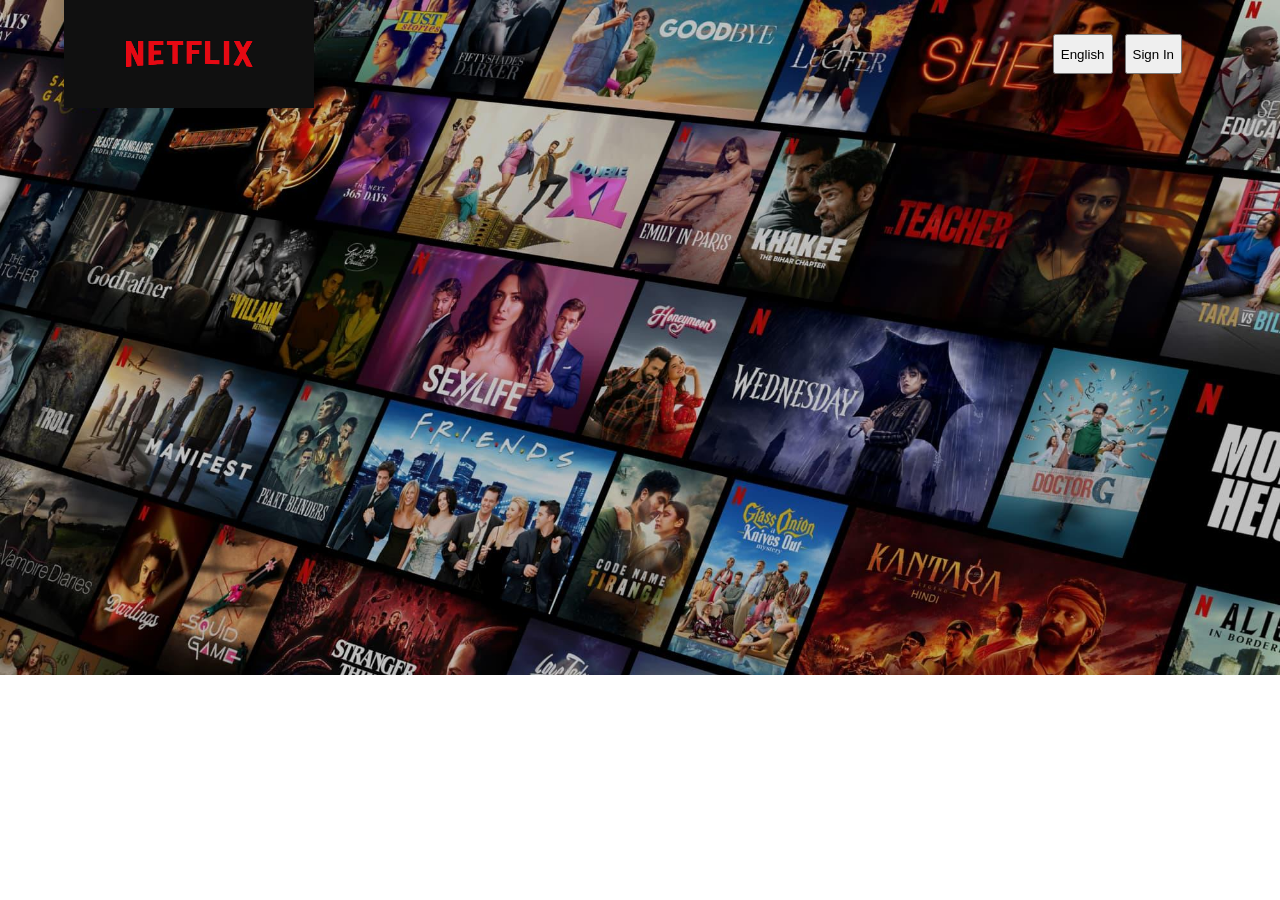
==== NETFLIX CLONE/index.html @ 2453f3f7 "update navbar" ====
<!doctype html>
<html lang="en">
  <head>
    <meta charset="UTF-8" />
    <meta name="viewport" content="width=device-width, initial-scale=1.0" />
    <title>Netfix Clone</title>
    <link rel="stylesheet" href="style.css" />
  </head>
  <body>
    <div class="herosec">
      <div class="navbar">
        <img class="logo" src="logo.jpg" alt="Netflix" />
        <div class="login">
          <button class="lang">English</button>
          <button class="signin">Sign In</button>
        </div>
      </div>
    </div>
  </body>
</html>
---- NETFLIX CLONE/style.css ----
* {
  margin: 0;
  padding: 0;
  box-sizing: border-box;
}
.herosec {
  height: 75vh;
  width: 100%;
  position: relative;
  background-image: url("background_image.jpeg");
  background-size: cover;
  display: flex;
  justify-content: center;
}
.navbar {
  height: 12vh;
  width: 90%;

  display: flex;
  justify-content: space-between;
}
.logo {
  width: 250px;
  height: auto;
}
.login {
  display: flex;
  gap: 8px;
  margin: 32px;
}
.lang {
  margin: 2px;
  padding: 6px;
}
.signin {
  margin: 2px;
  padding: 6px;
}
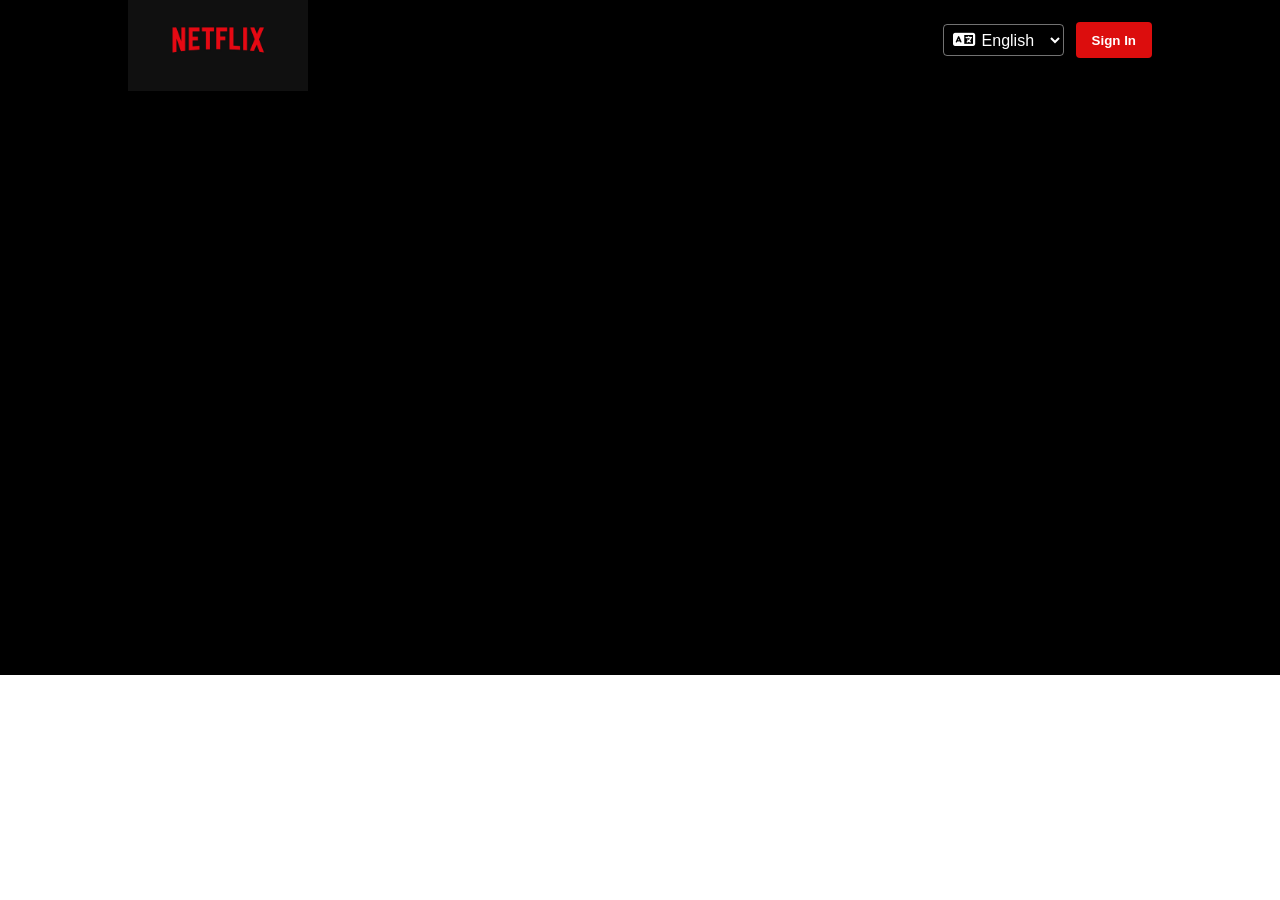
==== commit 0e8d97fb: "updated netflic clone" ====
--- a/NETFLIX CLONE/index.html
+++ b/NETFLIX CLONE/index.html
@@ -5,13 +5,24 @@
     <meta name="viewport" content="width=device-width, initial-scale=1.0" />
     <title>Netfix Clone</title>
     <link rel="stylesheet" href="style.css" />
+    <link
+      rel="stylesheet"
+      href="https://cdnjs.cloudflare.com/ajax/libs/font-awesome/6.7.2/css/all.min.css"
+    />
   </head>
   <body>
     <div class="herosec">
       <div class="navbar">
         <img class="logo" src="logo.jpg" alt="Netflix" />
         <div class="login">
-          <button class="lang">English</button>
+          <div class="language">
+            <i class="fa-solid fa-language"></i>
+            <select class="lang">
+              <option value="en">English</option>
+              <option value="hi">Hindi</option>
+            </select>
+          </div>
+
           <button class="signin">Sign In</button>
         </div>
       </div>
--- a/NETFLIX CLONE/style.css
+++ b/NETFLIX CLONE/style.css
@@ -7,32 +7,64 @@
   height: 75vh;
   width: 100%;
   position: relative;
-  background-image: url("background_image.jpeg");
+  /*background-image: url("background_image.jpeg");*/
+  background-color: black;
   background-size: cover;
   display: flex;
   justify-content: center;
 }
 .navbar {
-  height: 12vh;
-  width: 90%;
+  height: 80px;
+  width: 80%;
 
   display: flex;
   justify-content: space-between;
+  align-items: center;
 }
 .logo {
-  width: 250px;
+  width: 180px;
   height: auto;
 }
 .login {
   display: flex;
-  gap: 8px;
-  margin: 32px;
+  gap: 12px;
+  align-items: center;
 }
+.language {
+  position: relative;
+  display: flex;
+  align-items: center;
+  display: flex;
+}
+
+.language i {
+  position: absolute;
+  left: 10px;
+  color: white;
+  font-size: 18px;
+}
+
 .lang {
-  margin: 2px;
-  padding: 6px;
+  font-size: 16px;
+  height: 32px;
+  padding: 6px 12px 6px 34px;
+  color: white;
+  font-weight: 400;
+  background-color: transparent;
+  border: 1px solid rgba(255, 255, 255, 0.447);
+  border-radius: 4px;
+}
+
+.lang option {
+  color: black;
+  background-color: white;
 }
 .signin {
-  margin: 2px;
-  padding: 6px;
+  border: none;
+  border-radius: 4px;
+  background-color: rgb(220 13 13);
+  color: white;
+  font-weight: 700;
+  height: 36px;
+  padding: 9px 16px;
 }
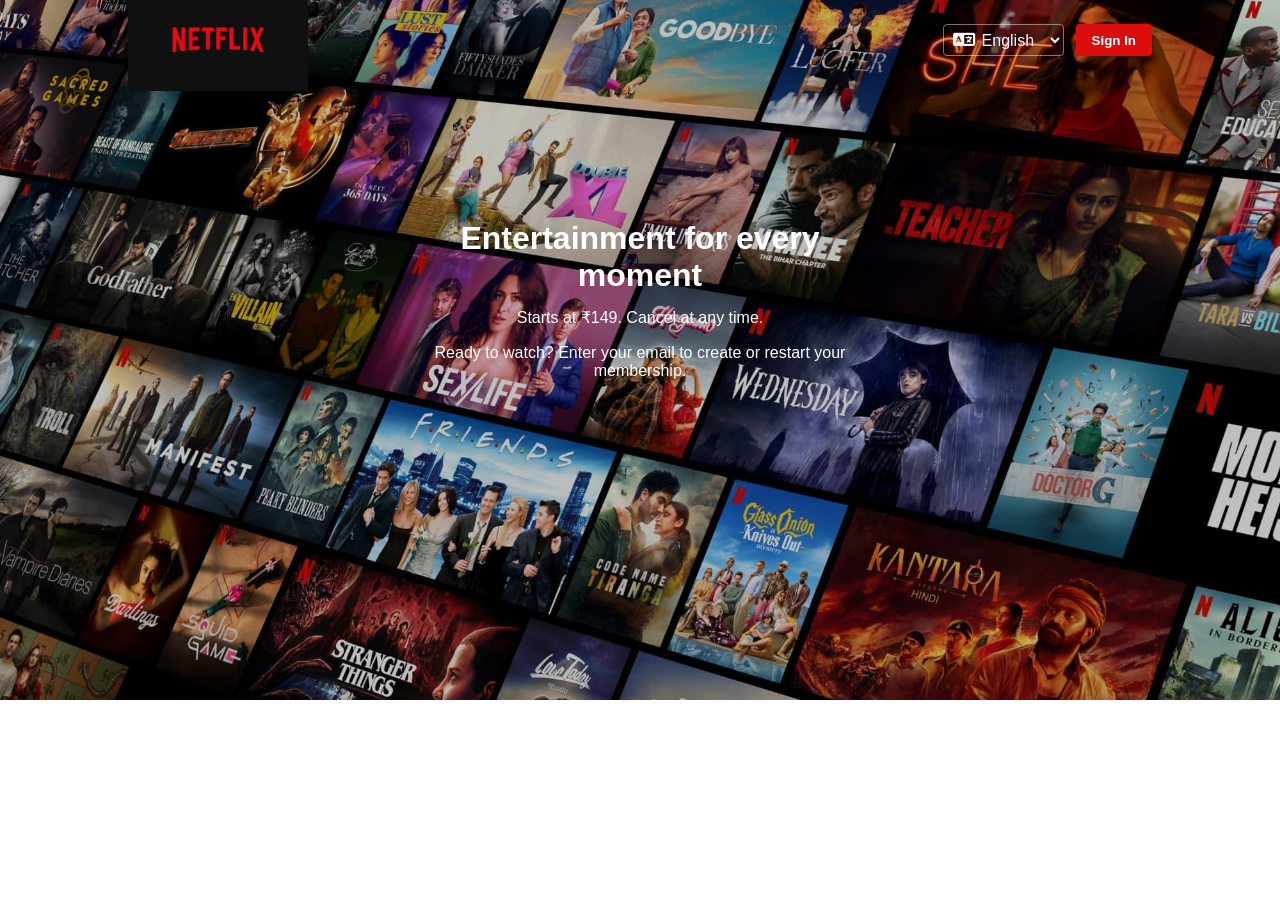
==== commit e9db9919: "added content" ====
--- a/NETFLIX CLONE/index.html
+++ b/NETFLIX CLONE/index.html
@@ -26,6 +26,11 @@
           <button class="signin">Sign In</button>
         </div>
       </div>
+      <div class="content">Entertainment for every moment</div>
+      <p class="cont2">Starts at ₹149. Cancel at any time.</p>
+      <p class="cont2">
+        Ready to watch? Enter your email to create or restart your membership.
+      </p>
     </div>
   </body>
 </html>
--- a/NETFLIX CLONE/style.css
+++ b/NETFLIX CLONE/style.css
@@ -4,14 +4,16 @@
   box-sizing: border-box;
 }
 .herosec {
-  height: 75vh;
+  height: 700px;
   width: 100%;
   position: relative;
-  /*background-image: url("background_image.jpeg");*/
+  background-image: url("background_image.jpeg");
   background-color: black;
   background-size: cover;
   display: flex;
-  justify-content: center;
+  flex-direction: column;
+  align-items: center;
+  justify-content: flex-start;
 }
 .navbar {
   height: 80px;
@@ -34,7 +36,7 @@
   position: relative;
   display: flex;
   align-items: center;
-  display: flex;
+  justify-content: space-between;
 }
 
 .language i {
@@ -65,6 +67,34 @@
   background-color: rgb(220 13 13);
   color: white;
   font-weight: 700;
-  height: 36px;
+  height: 32px;
   padding: 9px 16px;
 }
+.content {
+  color: white;
+  margin-top: 140px;
+  text-align: center;
+  height: 80px;
+  width: 432px;
+  font-family: Verdana, Geneva, Tahoma, sans-serif;
+  font-size: 32px;
+  font-weight: 700;
+}
+.cont2 {
+  height: 20px;
+  width: 432px;
+  color: white;
+  text-align: center;
+  margin: 8px;
+  font-size: 16px;
+  font-family: Verdana, Geneva, Tahoma, sans-serif;
+}
+.cont3 {
+  height: 48px;
+  width: 432px;
+  color: white;
+  text-align: center;
+  margin-top: 16px;
+  font-size: 16px;
+  font-family: Verdana, Geneva, Tahoma, sans-serif;
+}
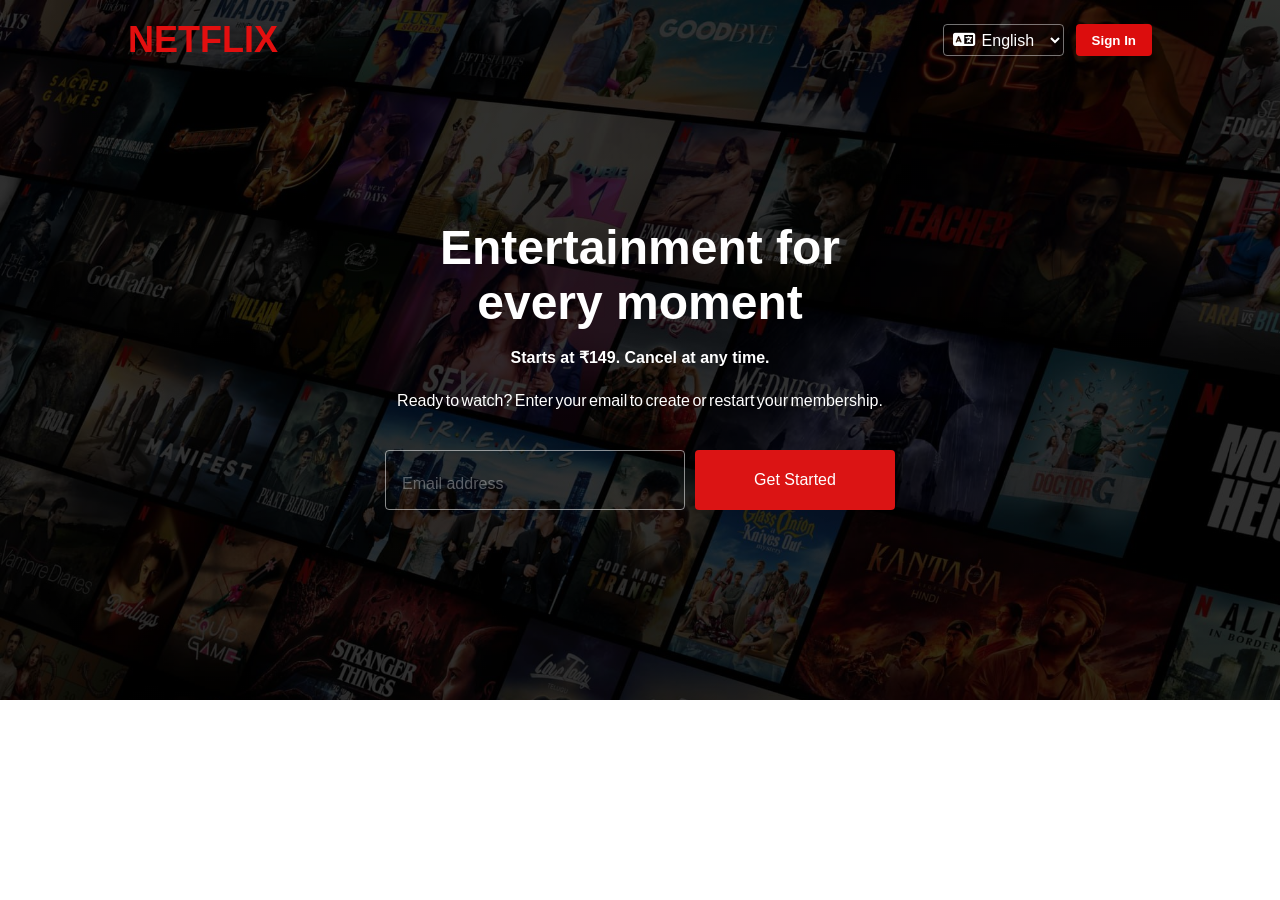
==== commit 0f730dda: "added email and started button" ====
--- a/NETFLIX CLONE/index.html
+++ b/NETFLIX CLONE/index.html
@@ -13,7 +13,7 @@
   <body>
     <div class="herosec">
       <div class="navbar">
-        <img class="logo" src="logo.jpg" alt="Netflix" />
+        <h1 class="netflix">NETFLIX</h1>
         <div class="login">
           <div class="language">
             <i class="fa-solid fa-language"></i>
@@ -28,9 +28,16 @@
       </div>
       <div class="content">Entertainment for every moment</div>
       <p class="cont2">Starts at ₹149. Cancel at any time.</p>
-      <p class="cont2">
+      <p class="cont3">
         Ready to watch? Enter your email to create or restart your membership.
       </p>
+      <div class="starting">
+        <div class="email">
+          <input type="email" placeholder="Email address" />
+        </div>
+
+        <button class="start">Get Started</button>
+      </div>
     </div>
   </body>
 </html>
--- a/NETFLIX CLONE/style.css
+++ b/NETFLIX CLONE/style.css
@@ -6,8 +6,9 @@
 .herosec {
   height: 700px;
   width: 100%;
-  position: relative;
-  background-image: url("background_image.jpeg");
+  background-image:
+    linear-gradient(rgba(0, 0, 0, 0.75), rgba(0, 0, 0, 0.75)),
+    url("background_image.jpeg");
   background-color: black;
   background-size: cover;
   display: flex;
@@ -23,9 +24,13 @@
   justify-content: space-between;
   align-items: center;
 }
-.logo {
+
+.netflix {
   width: 180px;
   height: auto;
+  color: rgb(227, 15, 15);
+  font-size: 36px;
+  font-family: Verdana, Geneva, Tahoma, sans-serif;
 }
 .login {
   display: flex;
@@ -74,27 +79,65 @@
   color: white;
   margin-top: 140px;
   text-align: center;
-  height: 80px;
-  width: 432px;
+  height: 120px;
+  width: 500px;
   font-family: Verdana, Geneva, Tahoma, sans-serif;
-  font-size: 32px;
+  font-size: 48px;
   font-weight: 700;
 }
 .cont2 {
   height: 20px;
-  width: 432px;
+  width: 500px;
   color: white;
   text-align: center;
   margin: 8px;
   font-size: 16px;
   font-family: Verdana, Geneva, Tahoma, sans-serif;
+  font-weight: bold;
 }
 .cont3 {
   height: 48px;
-  width: 432px;
+  width: 600px;
   color: white;
   text-align: center;
   margin-top: 16px;
   font-size: 16px;
   font-family: Verdana, Geneva, Tahoma, sans-serif;
+  word-spacing: -2px;
 }
+.starting {
+  color: white;
+  display: flex;
+  width: 600px;
+  height: 80px;
+  justify-content: center;
+  align-items: center;
+  gap: 10px;
+}
+.email {
+  width: 300px;
+  height: 60px;
+  border: 1px solid rgba(245, 245, 245, 0.553);
+  border-radius: 4px;
+  padding: 24px 16px 8px;
+  font-size: 16x;
+}
+.email input::placeholder {
+  font-size: 16px;
+  color: rgba(255, 255, 255, 0.338);
+}
+.email input {
+  border: none;
+  outline: none;
+  background-color: transparent;
+}
+.start {
+  color: white;
+  font-size: 16px;
+  height: 60px;
+  width: 200px;
+  background-color: rgb(219, 20, 20);
+  border-radius: 4px;
+  outline: none;
+  border: none;
+}
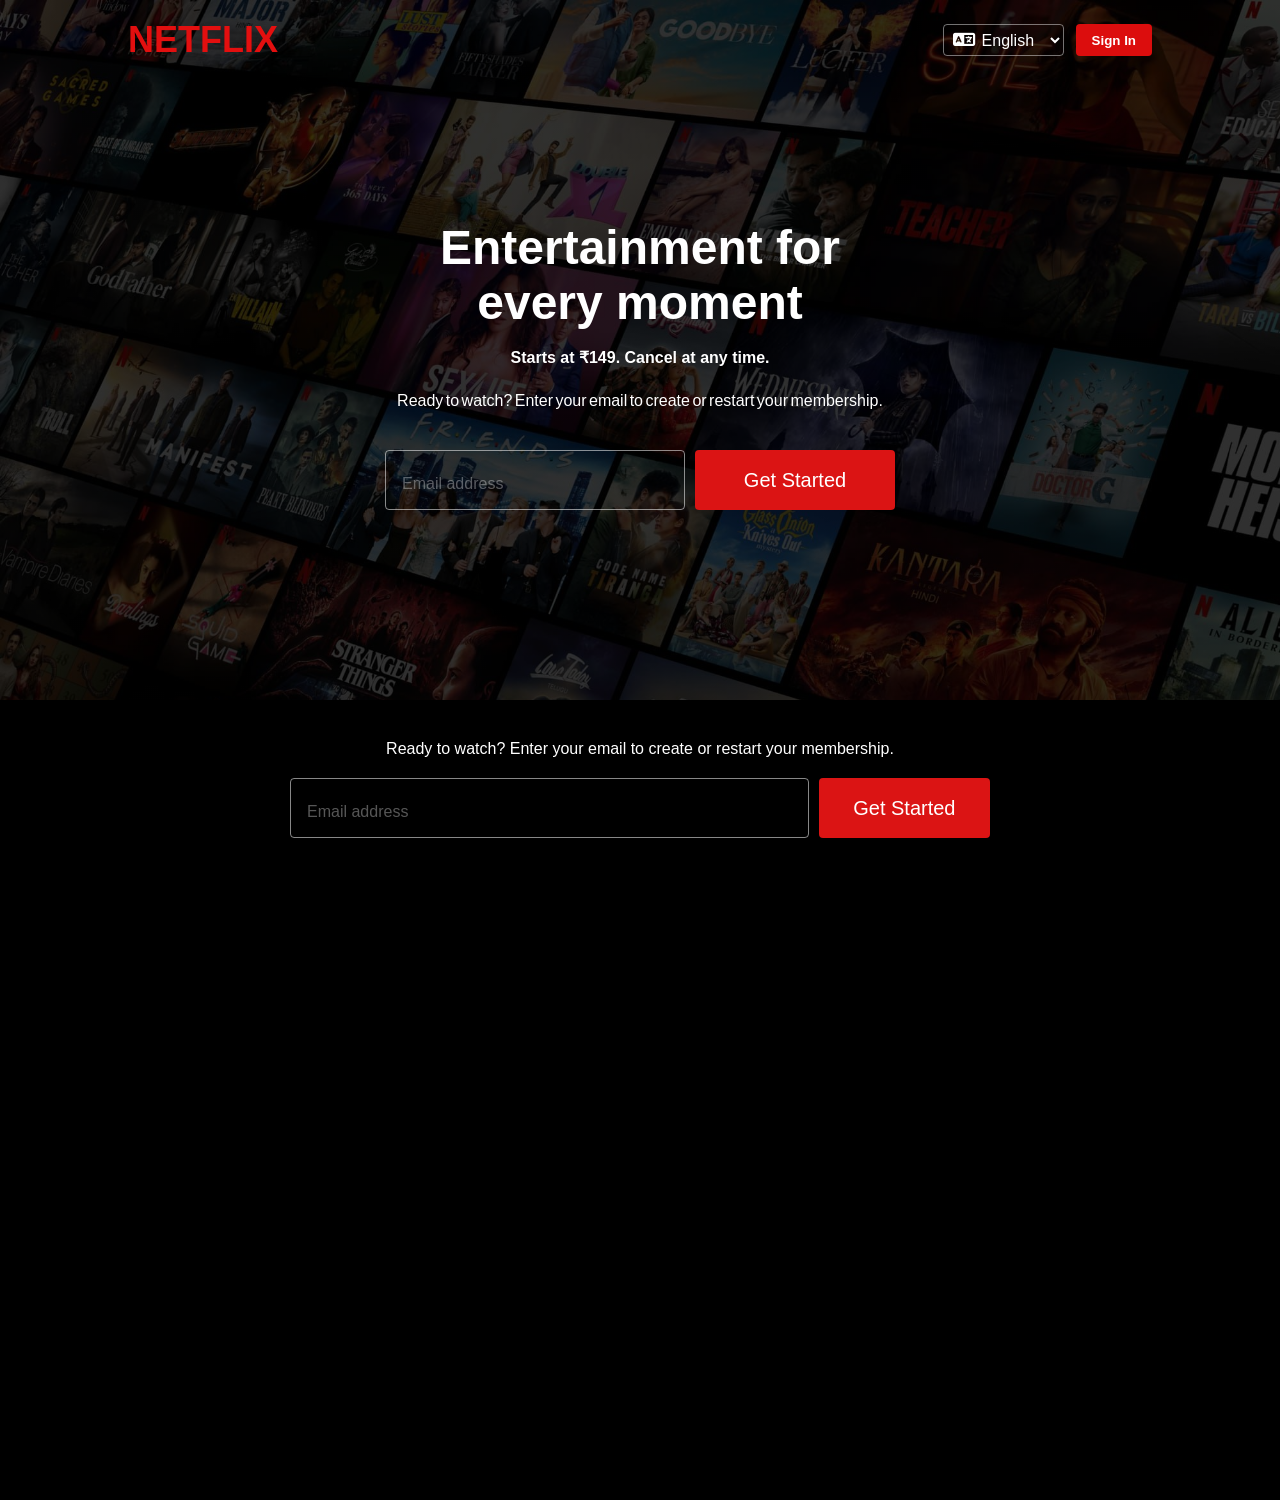
==== commit a67b71c2: "added footer section" ====
--- a/NETFLIX CLONE/index.html
+++ b/NETFLIX CLONE/index.html
@@ -3,7 +3,7 @@
   <head>
     <meta charset="UTF-8" />
     <meta name="viewport" content="width=device-width, initial-scale=1.0" />
-    <title>Netfix Clone</title>
+    <title>Netflix Clone</title>
     <link rel="stylesheet" href="style.css" />
     <link
       rel="stylesheet"
@@ -39,5 +39,18 @@
         <button class="start">Get Started</button>
       </div>
     </div>
+    <div class="footer">
+      <p class="cont4">
+        Ready to watch? Enter your email to create or restart your membership.
+      </p>
+      <div class="starting">
+        <div class="email">
+          <input type="email" placeholder="Email address" />
+        </div>
+
+        <button class="start">Get Started</button>
+      </div>
+      <div class="help">Questions? Call 000-800-919-1743
+    </div>
   </body>
 </html>
--- a/NETFLIX CLONE/style.css
+++ b/NETFLIX CLONE/style.css
@@ -130,10 +130,13 @@
   border: none;
   outline: none;
   background-color: transparent;
+  color: white;
+  width:100%;
 }
 .start {
   color: white;
-  font-size: 16px;
+  font-size: 20px;
+  font-weight: 500;
   height: 60px;
   width: 200px;
   background-color: rgb(219, 20, 20);
@@ -141,3 +144,26 @@
   outline: none;
   border: none;
 }
+.footer {
+  height: 800px;
+  width: 100%;
+  background-color: black;
+  display: flex;
+  justify-content: flex-start;
+  align-items: center;
+  flex-direction: column;
+}
+.cont4 {
+  color: white;
+  font-size: 16px;
+  font-family: Arial, Helvetica, sans-serif;
+  margin-top: 40px;
+  font-weight: 400;
+  margin-bottom: 10px;
+}
+.footer .starting {
+  width: 700px;
+}
+.footer .email {
+  width: 600px;
+}
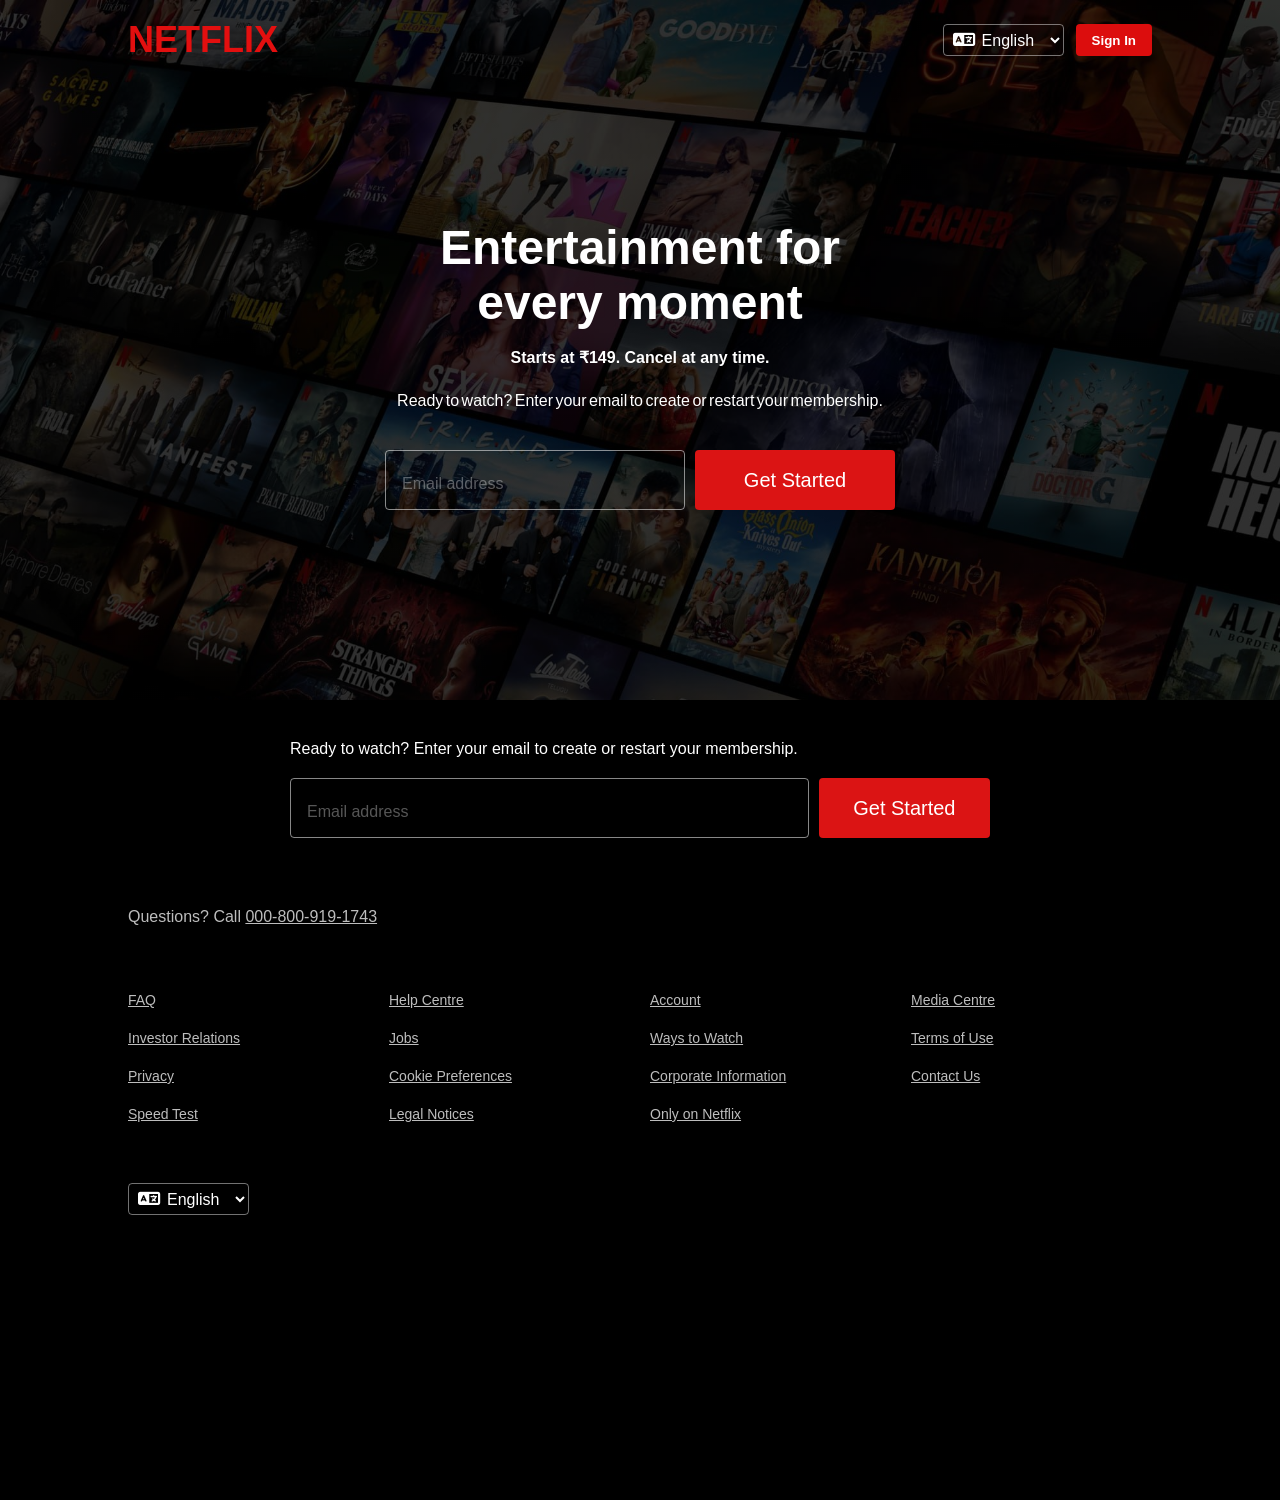
==== commit 8049d68e: "added help center section" ====
--- a/NETFLIX CLONE/index.html
+++ b/NETFLIX CLONE/index.html
@@ -40,17 +40,48 @@
       </div>
     </div>
     <div class="footer">
-      <p class="cont4">
-        Ready to watch? Enter your email to create or restart your membership.
-      </p>
-      <div class="starting">
-        <div class="email">
-          <input type="email" placeholder="Email address" />
+      <div class="account">
+        <p class="cont4">
+          Ready to watch? Enter your email to create or restart your membership.
+        </p>
+        <div class="starting">
+          <div class="email">
+            <input type="email" placeholder="Email address" />
+          </div>
+
+          <button class="start">Get Started</button>
         </div>
+      </div>
 
-        <button class="start">Get Started</button>
+      <div class="helpline">Questions? Call <u>000-800-919-1743</u></div>
+      <div class="help-center">
+        <ul>
+          <li><a href="#">FAQ</a></li>
+          <li><a href="#">Help Centre</a></li>
+          <li><a href="#">Account</a></li>
+          <li><a href="#">Media Centre</a></li>
+          <li><a href="#">Investor Relations</a></li>
+          <li><a href="#">Jobs</a></li>
+          <li><a href="#">Ways to Watch</a></li>
+          <li><a href="#">Terms of Use</a></li>
+          <li><a href="#">Privacy</a></li>
+          <li><a href="#">Cookie Preferences</a></li>
+          <li><a href="#">Corporate Information</a></li>
+          <li><a href="#">Contact Us</a></li>
+          <li><a href="#">Speed Test</a></li>
+          <li><a href="#">Legal Notices</a></li>
+          <li><a href="#">Only on Netflix</a></li>
+        </ul>
       </div>
-      <div class="help">Questions? Call 000-800-919-1743
+      <div class="foot-lang">
+        <div class="language">
+          <i class="fa-solid fa-language"></i>
+          <select class="lang">
+            <option value="en">English</option>
+            <option value="hi">Hindi</option>
+          </select>
+        </div>
+      </div>
     </div>
   </body>
 </html>
--- a/NETFLIX CLONE/style.css
+++ b/NETFLIX CLONE/style.css
@@ -120,7 +120,7 @@
   border: 1px solid rgba(245, 245, 245, 0.553);
   border-radius: 4px;
   padding: 24px 16px 8px;
-  font-size: 16x;
+  font-size: 16px;
 }
 .email input::placeholder {
   font-size: 16px;
@@ -131,7 +131,7 @@
   outline: none;
   background-color: transparent;
   color: white;
-  width:100%;
+  width: 100%;
 }
 .start {
   color: white;
@@ -161,9 +161,43 @@
   font-weight: 400;
   margin-bottom: 10px;
 }
-.footer .starting {
+.footer .account .starting {
   width: 700px;
 }
-.footer .email {
+.footer .account .email {
   width: 600px;
 }
+.helpline {
+  height: auto;
+  width: 80%;
+  font-size: 16px;
+  font-family: Arial, Helvetica, sans-serif;
+  color: rgba(255, 255, 255, 0.741);
+  margin-top: 60px;
+  margin-bottom: 5px;
+}
+.help-center {
+  margin-top: 60px;
+  width: 80%;
+}
+.help-center ul {
+  width: 100%;
+  list-style: none;
+  display: grid;
+  grid-template-columns: repeat(4, 1fr);
+  gap: 20px;
+}
+
+.help-center a {
+  color: rgba(255, 255, 255, 0.741);
+  font-size: 14px;
+  font-family: Arial, Helvetica, sans-serif;
+}
+.foot-lang {
+  width: 80%;
+  height: auto;
+  margin-top: 60px;
+  display: flex;
+  justify-content: flex-start;
+  align-items: center;
+}
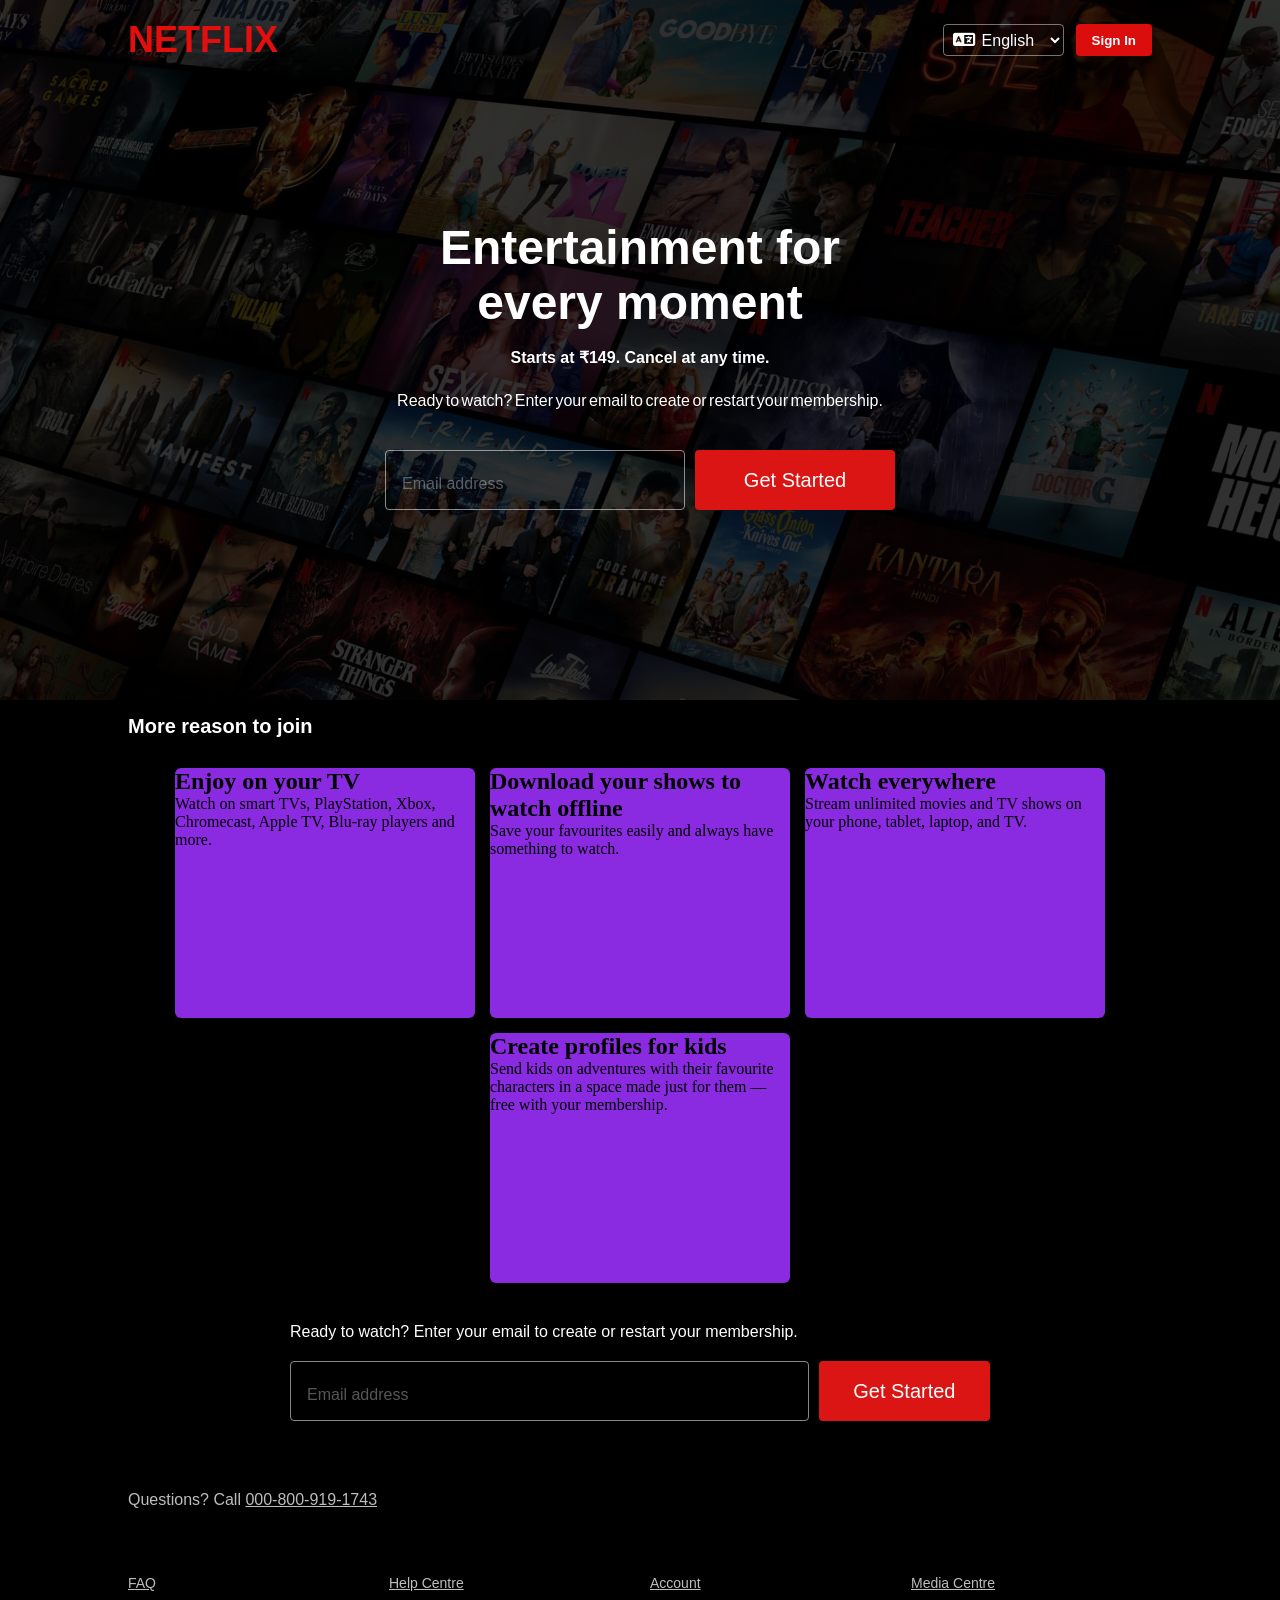
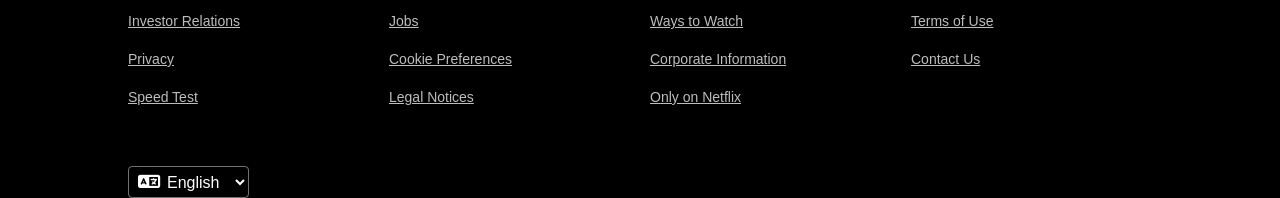
==== commit a0eb1eb9: "added reason scetion" ====
--- a/NETFLIX CLONE/index.html
+++ b/NETFLIX CLONE/index.html
@@ -40,6 +40,38 @@
       </div>
     </div>
     <div class="footer">
+      <div class="query">
+        <p class="statement">More reason to join</p>
+      </div>
+      <div class="boxes">
+        <div class="box">
+          <h2>Enjoy on your TV</h2>
+          <p class="box-cont">
+            Watch on smart TVs, PlayStation, Xbox, Chromecast, Apple TV, Blu-ray
+            players and more.
+          </p>
+        </div>
+        <div class="box">
+          <h2>Download your shows to watch offline</h2>
+          <p class="box-cont">
+            Save your favourites easily and always have something to watch.
+          </p>
+        </div>
+        <div class="box">
+          <h2>Watch everywhere</h2>
+          <p class="box-cont">
+            Stream unlimited movies and TV shows on your phone, tablet, laptop,
+            and TV.
+          </p>
+        </div>
+        <div class="box">
+          <h2>Create profiles for kids</h2>
+          <p class="box-cont">
+            Send kids on adventures with their favourite characters in a space
+            made just for them — free with your membership.
+          </p>
+        </div>
+      </div>
       <div class="account">
         <p class="cont4">
           Ready to watch? Enter your email to create or restart your membership.
--- a/NETFLIX CLONE/style.css
+++ b/NETFLIX CLONE/style.css
@@ -145,7 +145,7 @@
   border: none;
 }
 .footer {
-  height: 800px;
+  height: auto;
   width: 100%;
   background-color: black;
   display: flex;
@@ -201,3 +201,33 @@
   justify-content: flex-start;
   align-items: center;
 }
+.query {
+  height: auto;
+  width: 80%;
+  display: flex;
+  align-items: center;
+}
+.statement {
+  color: white;
+  font-family: Arial, Helvetica, sans-serif;
+  font-size: 20px;
+  font-weight: bolder;
+  margin-top: 15px;
+}
+.boxes {
+  height: auto;
+  width: 90%;
+  margin-top: 30px;
+  display: flex;
+  justify-content: center;
+  align-items: center;
+  flex-wrap: wrap;
+  flex-direction: row;
+  gap: 15px;
+}
+.box {
+  height: 250px;
+  width: 300px;
+  background-color: blueviolet;
+  border-radius: 6px;
+}
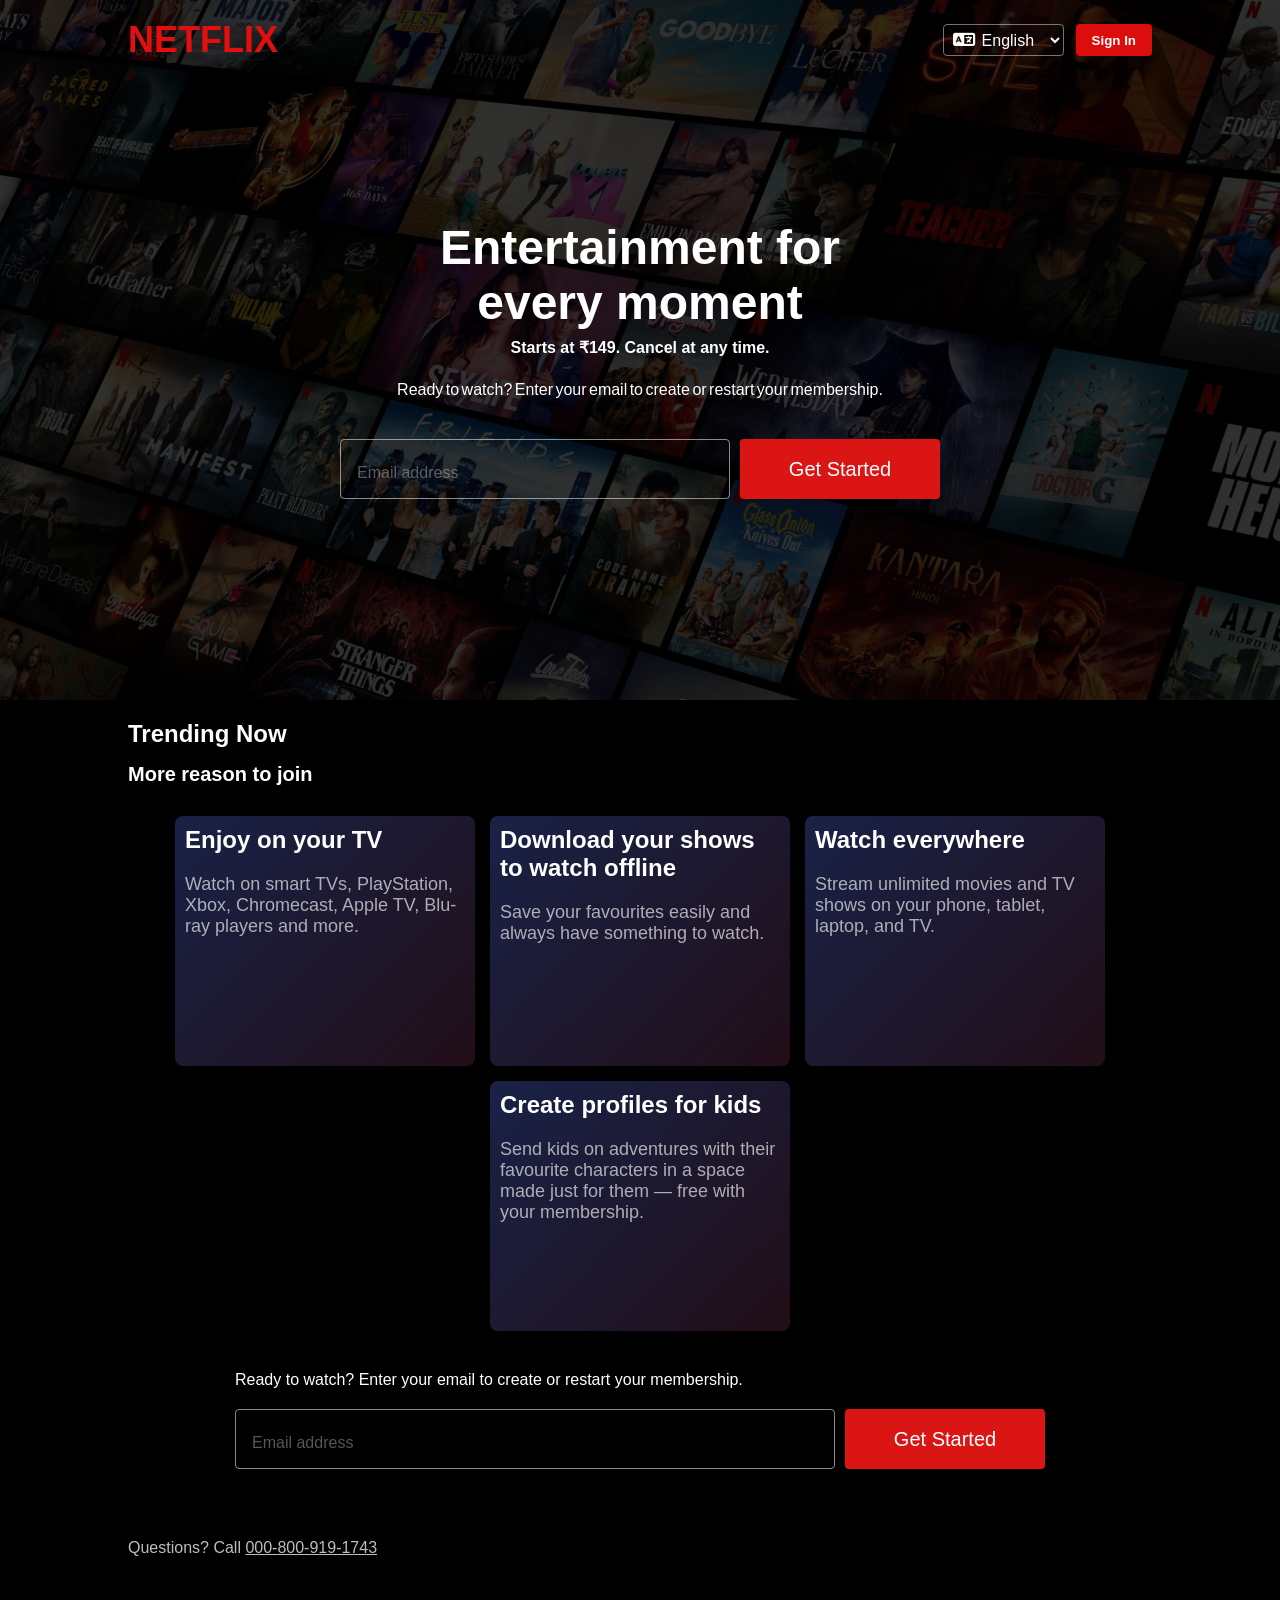
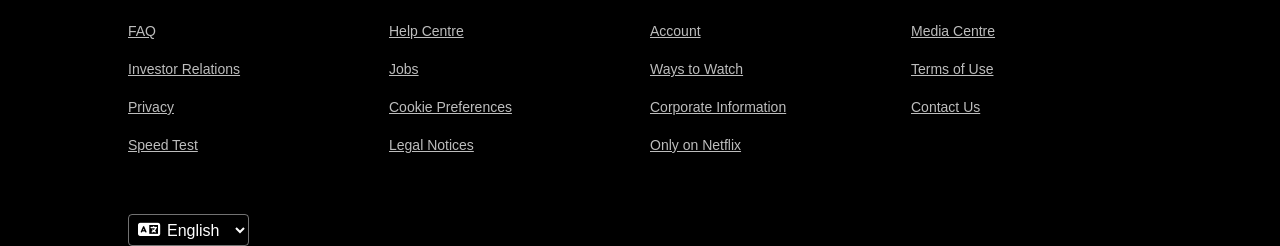
==== commit daff4f84: "made responsive" ====
--- a/NETFLIX CLONE/index.html
+++ b/NETFLIX CLONE/index.html
@@ -40,6 +40,9 @@
       </div>
     </div>
     <div class="footer">
+      <div class="movies">
+        <h2>Trending Now</h2>
+      </div>
       <div class="query">
         <p class="statement">More reason to join</p>
       </div>
--- a/NETFLIX CLONE/style.css
+++ b/NETFLIX CLONE/style.css
@@ -79,15 +79,15 @@
   color: white;
   margin-top: 140px;
   text-align: center;
-  height: 120px;
-  width: 500px;
+  width: 90%;
+  max-width: 500px;
   font-family: Verdana, Geneva, Tahoma, sans-serif;
   font-size: 48px;
   font-weight: 700;
 }
 .cont2 {
-  height: 20px;
   width: 500px;
+  max-width: 90%;
   color: white;
   text-align: center;
   margin: 8px;
@@ -96,11 +96,12 @@
   font-weight: bold;
 }
 .cont3 {
-  height: 48px;
-  width: 600px;
+  width: 90%;
+  max-width: 600px;
   color: white;
   text-align: center;
   margin-top: 16px;
+  margin-bottom: 20px;
   font-size: 16px;
   font-family: Verdana, Geneva, Tahoma, sans-serif;
   word-spacing: -2px;
@@ -108,14 +109,16 @@
 .starting {
   color: white;
   display: flex;
-  width: 600px;
+  width: 90%;
+  max-width: 600px;
   height: 80px;
   justify-content: center;
   align-items: center;
   gap: 10px;
+  margin-top: 10px;
 }
 .email {
-  width: 300px;
+  width: 400px;
   height: 60px;
   border: 1px solid rgba(245, 245, 245, 0.553);
   border-radius: 4px;
@@ -143,6 +146,7 @@
   border-radius: 4px;
   outline: none;
   border: none;
+  flex-shrink: 0;
 }
 .footer {
   height: auto;
@@ -162,11 +166,14 @@
   margin-bottom: 10px;
 }
 .footer .account .starting {
-  width: 700px;
-}
+  width: 100%;
+  max-width: none;
+}
+
 .footer .account .email {
   width: 600px;
 }
+
 .helpline {
   height: auto;
   width: 80%;
@@ -228,6 +235,55 @@
 .box {
   height: 250px;
   width: 300px;
-  background-color: blueviolet;
-  border-radius: 6px;
-}
+  background: linear-gradient(135deg, #192247, #210e17);
+  border-radius: 8px;
+}
+.box h2 {
+  font-family: "Franklin Gothic Medium", "Arial Narrow", Arial, sans-serif;
+  margin: 10px 10px 10px 10px;
+  color: white;
+}
+
+.box p {
+  font-family: "Franklin Gothic Medium", "Arial Narrow", Arial, sans-serif;
+  font-size: 18px;
+  margin: 20px 10px 10px 10px;
+  color: rgba(245, 245, 245, 0.675);
+}
+.movies {
+  height: auto;
+  width: 80%;
+  margin-top: 20px;
+}
+
+.movies h2 {
+  color: white;
+  font-family: Arial, Helvetica, sans-serif;
+  font-size: 24px;
+}
+@media (max-width: 600px) {
+  .herosec .starting {
+    flex-direction: column;
+  }
+  .herosec .email {
+    width: 100%;
+  }
+
+  .herosec .start {
+    width: 100%;
+    max-width: 300px;
+  }
+
+  .navbar {
+    width: 90%;
+  }
+  .netflix {
+    font-size: 28px;
+  }
+  .login {
+    gap: 6px;
+  }
+  .content {
+    font-size: 32px;
+  }
+}
